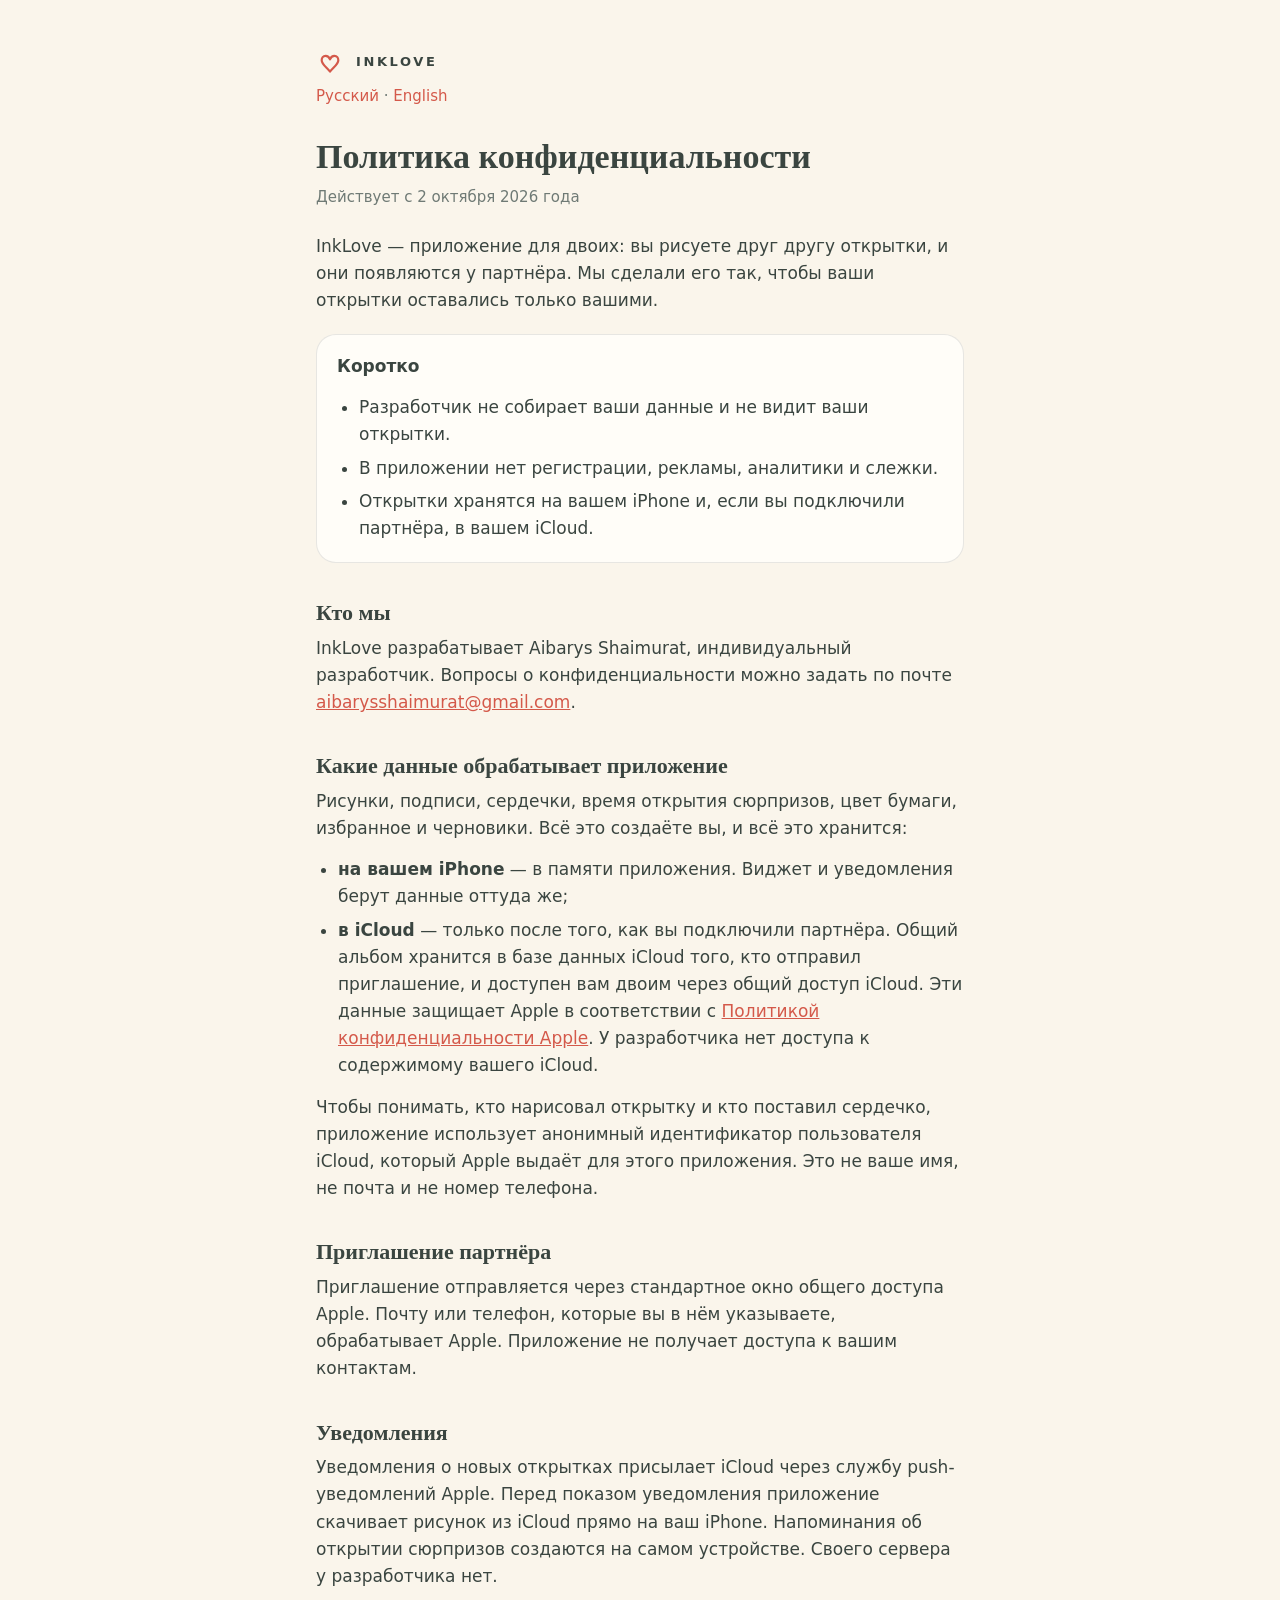
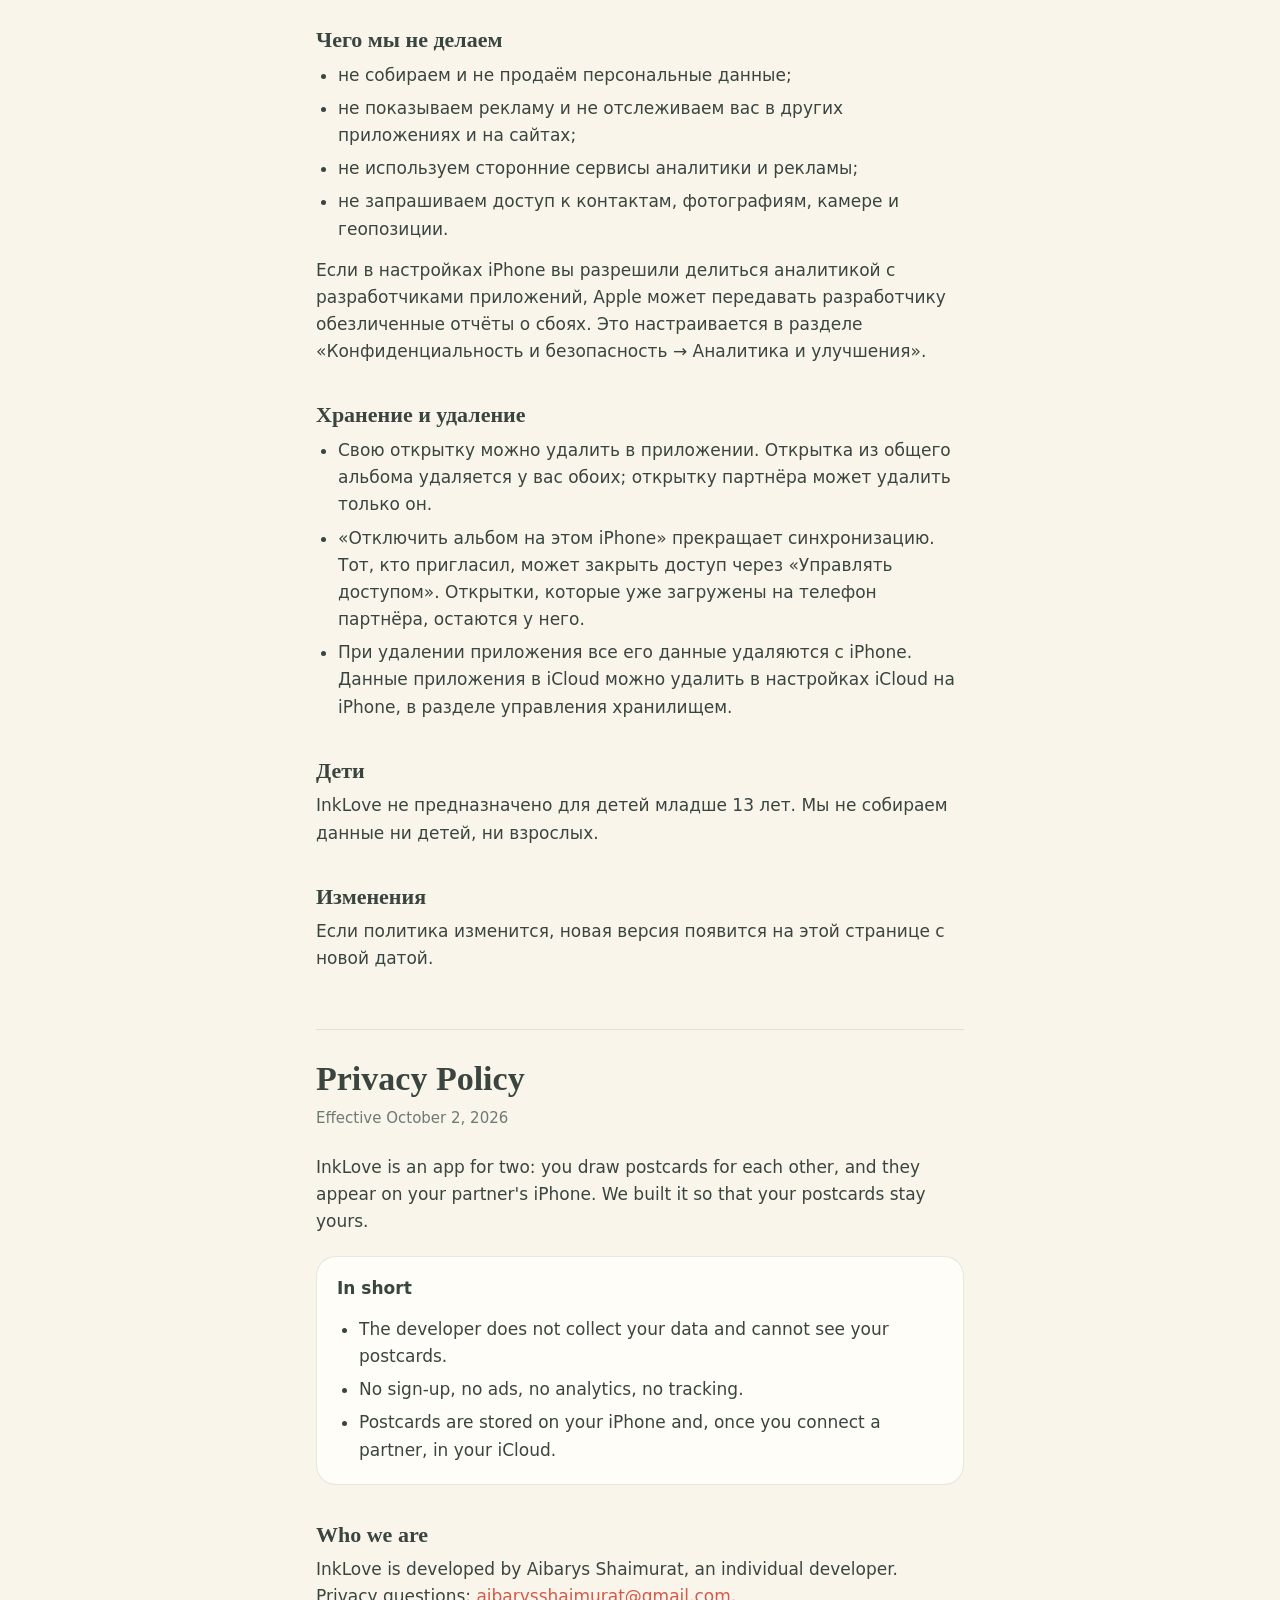
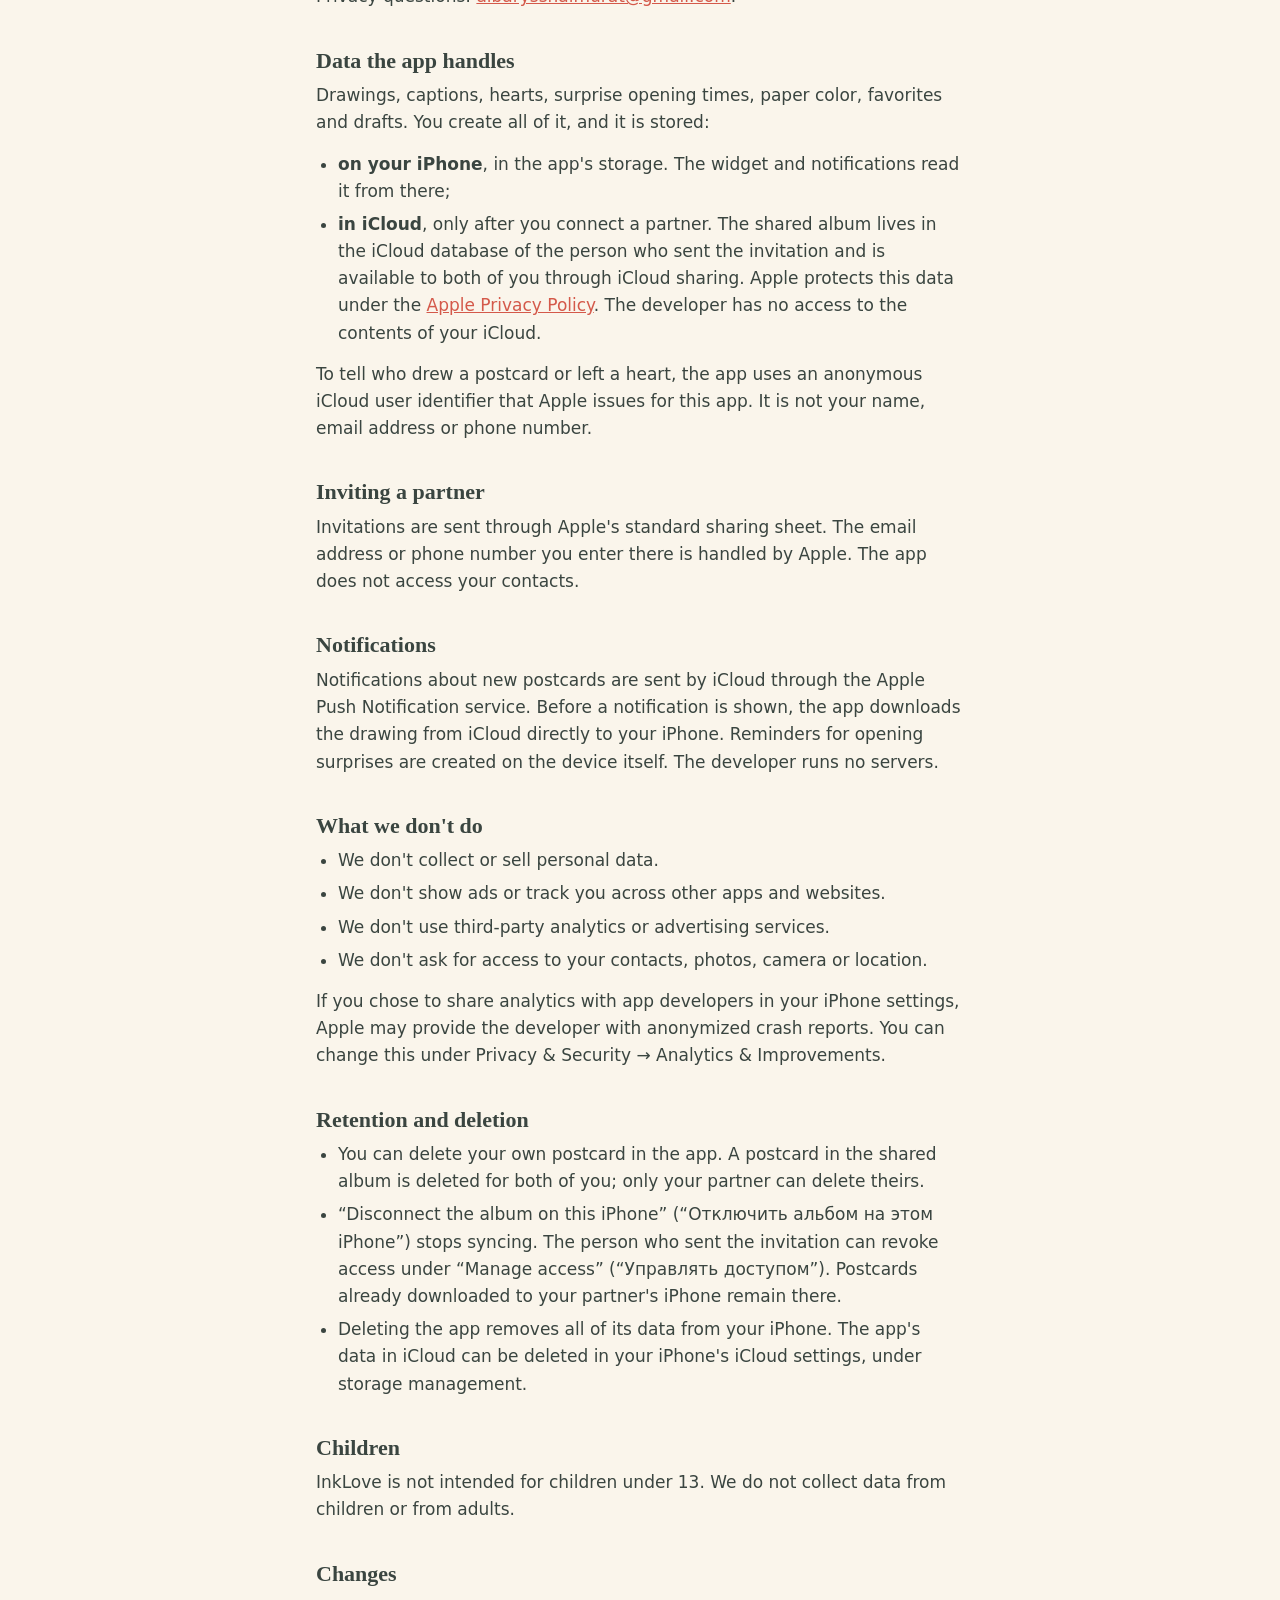
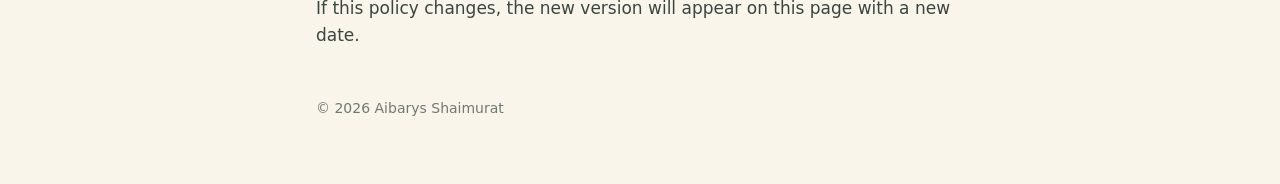
==== privacy/index.html @ a6e7ae0b "Обновление сайта InkLove" ====
<!doctype html>
<html lang="ru">
<head>
<meta charset="utf-8">
<meta name="viewport" content="width=device-width, initial-scale=1">
<title>InkLove — Политика конфиденциальности</title>
<meta name="description" content="Политика конфиденциальности InkLove: открытки хранятся на вашем iPhone и в вашем iCloud, разработчик не собирает данные.">
<link rel="stylesheet" href="../style.css">
</head>
<body>
<main>
  <header>
    <svg width="28" height="28" viewBox="0 0 64 64" aria-hidden="true">
      <path d="M32 26c-2-5-5-8-10-8-6 0-9 5-9 10 0 9 11 16 19 26 8-10 19-17 19-26 0-5-3-10-9-10-5 0-8 3-10 8z"
            fill="none" stroke="var(--coral)" stroke-width="5" stroke-linecap="round" stroke-linejoin="round"/>
    </svg>
    <a class="brand" href="../">InkLove</a>
  </header>
  <p class="lang"><a href="#ru">Русский</a> · <a href="#en">English</a></p>

  <article id="ru" lang="ru">
    <h1>Политика конфиденциальности</h1>
    <p class="date">Действует с 2 октября 2026 года</p>
    <p>InkLove — приложение для двоих: вы рисуете друг другу открытки, и они появляются у партнёра. Мы сделали его так, чтобы ваши открытки оставались только вашими.</p>

    <div class="summary">
      <p><strong>Коротко</strong></p>
      <ul>
        <li>Разработчик не собирает ваши данные и не видит ваши открытки.</li>
        <li>В приложении нет регистрации, рекламы, аналитики и слежки.</li>
        <li>Открытки хранятся на вашем iPhone и, если вы подключили партнёра, в вашем iCloud.</li>
      </ul>
    </div>

    <h2>Кто мы</h2>
    <p>InkLove разрабатывает Aibarys Shaimurat, индивидуальный разработчик. Вопросы о конфиденциальности можно задать по почте <a href="mailto:aibarysshaimurat@gmail.com">aibarysshaimurat@gmail.com</a>.</p>

    <h2>Какие данные обрабатывает приложение</h2>
    <p>Рисунки, подписи, сердечки, время открытия сюрпризов, цвет бумаги, избранное и черновики. Всё это создаёте вы, и всё это хранится:</p>
    <ul>
      <li><strong>на вашем iPhone</strong> — в памяти приложения. Виджет и уведомления берут данные оттуда же;</li>
      <li><strong>в iCloud</strong> — только после того, как вы подключили партнёра. Общий альбом хранится в базе данных iCloud того, кто отправил приглашение, и доступен вам двоим через общий доступ iCloud. Эти данные защищает Apple в соответствии с <a href="https://www.apple.com/legal/privacy/">Политикой конфиденциальности Apple</a>. У разработчика нет доступа к содержимому вашего iCloud.</li>
    </ul>
    <p>Чтобы понимать, кто нарисовал открытку и кто поставил сердечко, приложение использует анонимный идентификатор пользователя iCloud, который Apple выдаёт для этого приложения. Это не ваше имя, не почта и не номер телефона.</p>

    <h2>Приглашение партнёра</h2>
    <p>Приглашение отправляется через стандартное окно общего доступа Apple. Почту или телефон, которые вы в нём указываете, обрабатывает Apple. Приложение не получает доступа к вашим контактам.</p>

    <h2>Уведомления</h2>
    <p>Уведомления о новых открытках присылает iCloud через службу push-уведомлений Apple. Перед показом уведомления приложение скачивает рисунок из iCloud прямо на ваш iPhone. Напоминания об открытии сюрпризов создаются на самом устройстве. Своего сервера у разработчика нет.</p>

    <h2>Чего мы не делаем</h2>
    <ul>
      <li>не собираем и не продаём персональные данные;</li>
      <li>не показываем рекламу и не отслеживаем вас в других приложениях и на сайтах;</li>
      <li>не используем сторонние сервисы аналитики и рекламы;</li>
      <li>не запрашиваем доступ к контактам, фотографиям, камере и геопозиции.</li>
    </ul>
    <p>Если в настройках iPhone вы разрешили делиться аналитикой с разработчиками приложений, Apple может передавать разработчику обезличенные отчёты о сбоях. Это настраивается в разделе «Конфиденциальность и безопасность → Аналитика и улучшения».</p>

    <h2>Хранение и удаление</h2>
    <ul>
      <li>Свою открытку можно удалить в приложении. Открытка из общего альбома удаляется у вас обоих; открытку партнёра может удалить только он.</li>
      <li>«Отключить альбом на этом iPhone» прекращает синхронизацию. Тот, кто пригласил, может закрыть доступ через «Управлять доступом». Открытки, которые уже загружены на телефон партнёра, остаются у него.</li>
      <li>При удалении приложения все его данные удаляются с iPhone. Данные приложения в iCloud можно удалить в настройках iCloud на iPhone, в разделе управления хранилищем.</li>
    </ul>

    <h2>Дети</h2>
    <p>InkLove не предназначено для детей младше 13 лет. Мы не собираем данные ни детей, ни взрослых.</p>

    <h2>Изменения</h2>
    <p>Если политика изменится, новая версия появится на этой странице с новой датой.</p>
  </article>

  <hr>

  <article id="en" lang="en">
    <h1>Privacy Policy</h1>
    <p class="date">Effective October 2, 2026</p>
    <p>InkLove is an app for two: you draw postcards for each other, and they appear on your partner's iPhone. We built it so that your postcards stay yours.</p>

    <div class="summary">
      <p><strong>In short</strong></p>
      <ul>
        <li>The developer does not collect your data and cannot see your postcards.</li>
        <li>No sign-up, no ads, no analytics, no tracking.</li>
        <li>Postcards are stored on your iPhone and, once you connect a partner, in your iCloud.</li>
      </ul>
    </div>

    <h2>Who we are</h2>
    <p>InkLove is developed by Aibarys Shaimurat, an individual developer. Privacy questions: <a href="mailto:aibarysshaimurat@gmail.com">aibarysshaimurat@gmail.com</a>.</p>

    <h2>Data the app handles</h2>
    <p>Drawings, captions, hearts, surprise opening times, paper color, favorites and drafts. You create all of it, and it is stored:</p>
    <ul>
      <li><strong>on your iPhone</strong>, in the app's storage. The widget and notifications read it from there;</li>
      <li><strong>in iCloud</strong>, only after you connect a partner. The shared album lives in the iCloud database of the person who sent the invitation and is available to both of you through iCloud sharing. Apple protects this data under the <a href="https://www.apple.com/legal/privacy/">Apple Privacy Policy</a>. The developer has no access to the contents of your iCloud.</li>
    </ul>
    <p>To tell who drew a postcard or left a heart, the app uses an anonymous iCloud user identifier that Apple issues for this app. It is not your name, email address or phone number.</p>

    <h2>Inviting a partner</h2>
    <p>Invitations are sent through Apple's standard sharing sheet. The email address or phone number you enter there is handled by Apple. The app does not access your contacts.</p>

    <h2>Notifications</h2>
    <p>Notifications about new postcards are sent by iCloud through the Apple Push Notification service. Before a notification is shown, the app downloads the drawing from iCloud directly to your iPhone. Reminders for opening surprises are created on the device itself. The developer runs no servers.</p>

    <h2>What we don't do</h2>
    <ul>
      <li>We don't collect or sell personal data.</li>
      <li>We don't show ads or track you across other apps and websites.</li>
      <li>We don't use third-party analytics or advertising services.</li>
      <li>We don't ask for access to your contacts, photos, camera or location.</li>
    </ul>
    <p>If you chose to share analytics with app developers in your iPhone settings, Apple may provide the developer with anonymized crash reports. You can change this under Privacy &amp; Security → Analytics &amp; Improvements.</p>

    <h2>Retention and deletion</h2>
    <ul>
      <li>You can delete your own postcard in the app. A postcard in the shared album is deleted for both of you; only your partner can delete theirs.</li>
      <li>“Disconnect the album on this iPhone” (“Отключить альбом на этом iPhone”) stops syncing. The person who sent the invitation can revoke access under “Manage access” (“Управлять доступом”). Postcards already downloaded to your partner's iPhone remain there.</li>
      <li>Deleting the app removes all of its data from your iPhone. The app's data in iCloud can be deleted in your iPhone's iCloud settings, under storage management.</li>
    </ul>

    <h2>Children</h2>
    <p>InkLove is not intended for children under 13. We do not collect data from children or from adults.</p>

    <h2>Changes</h2>
    <p>If this policy changes, the new version will appear on this page with a new date.</p>
  </article>

  <footer>© 2026 Aibarys Shaimurat</footer>
</main>
</body>
</html>
---- style.css ----
/* Shared styles for the InkLove site (privacy policy and support). */
:root {
  --paper: #faf5eb;
  --card: #fffdf8;
  --ink: #3a4540;
  --muted: #6f7a75;
  --coral: #d4594a;
  --line: rgba(58, 69, 64, 0.12);
}
@media (prefers-color-scheme: dark) {
  :root {
    --paper: #1d201f;
    --card: #262a28;
    --ink: #ece7dc;
    --muted: #a9b0ac;
    --coral: #e9796b;
    --line: rgba(236, 231, 220, 0.14);
  }
}
* { box-sizing: border-box; }
body {
  margin: 0;
  background: var(--paper);
  color: var(--ink);
  font: 17px/1.6 -apple-system, BlinkMacSystemFont, "Segoe UI", system-ui, sans-serif;
  -webkit-text-size-adjust: 100%;
}
main { max-width: 680px; margin: 0 auto; padding: 48px 16px 64px; }
header { display: flex; align-items: center; gap: 12px; margin-bottom: 8px; }
header svg { flex: none; }
.brand { font-weight: 700; letter-spacing: 0.2em; font-size: 13px; text-transform: uppercase; }
h1, h2 { font-family: ui-serif, "New York", Georgia, "Times New Roman", serif; font-weight: 600; line-height: 1.25; }
h1 { font-size: clamp(26px, 7.4vw, 34px); margin: 28px 0 6px; }
h1, h2, p, li { overflow-wrap: break-word; }
h1, h2 { hyphens: auto; }
h2 { font-size: 22px; margin: 36px 0 8px; }
p, ul { margin: 0 0 14px; }
ul { padding-left: 22px; }
li { margin-bottom: 6px; }
a { color: var(--coral); }
.date { color: var(--muted); font-size: 15px; margin-bottom: 24px; }
.lang { font-size: 15px; color: var(--muted); }
.lang a { text-decoration: none; }
.summary {
  background: var(--card);
  border: 1px solid var(--line);
  border-radius: 20px;
  padding: 18px 20px 6px;
  margin: 20px 0 8px;
}
hr { border: 0; border-top: 1px solid var(--line); margin: 56px 0 8px; }
footer { color: var(--muted); font-size: 14px; margin-top: 48px; }
a.brand { color: var(--ink); text-decoration: none; }
.hero { font-family: ui-serif, "New York", Georgia, "Times New Roman", serif; font-size: clamp(30px, 8vw, 44px); line-height: 1.15; margin: 28px 0 12px; font-weight: 600; }
.lead { font-size: 19px; color: var(--muted); margin-bottom: 28px; }
details { background: var(--card); border: 1px solid var(--line); border-radius: 16px; padding: 14px 18px; margin-bottom: 10px; }
details[open] { padding-bottom: 4px; }
summary { cursor: pointer; font-weight: 600; }
details p { margin-top: 10px; }
.contact { background: var(--card); border: 1px solid var(--line); border-radius: 20px; padding: 18px 20px; margin-top: 28px; }
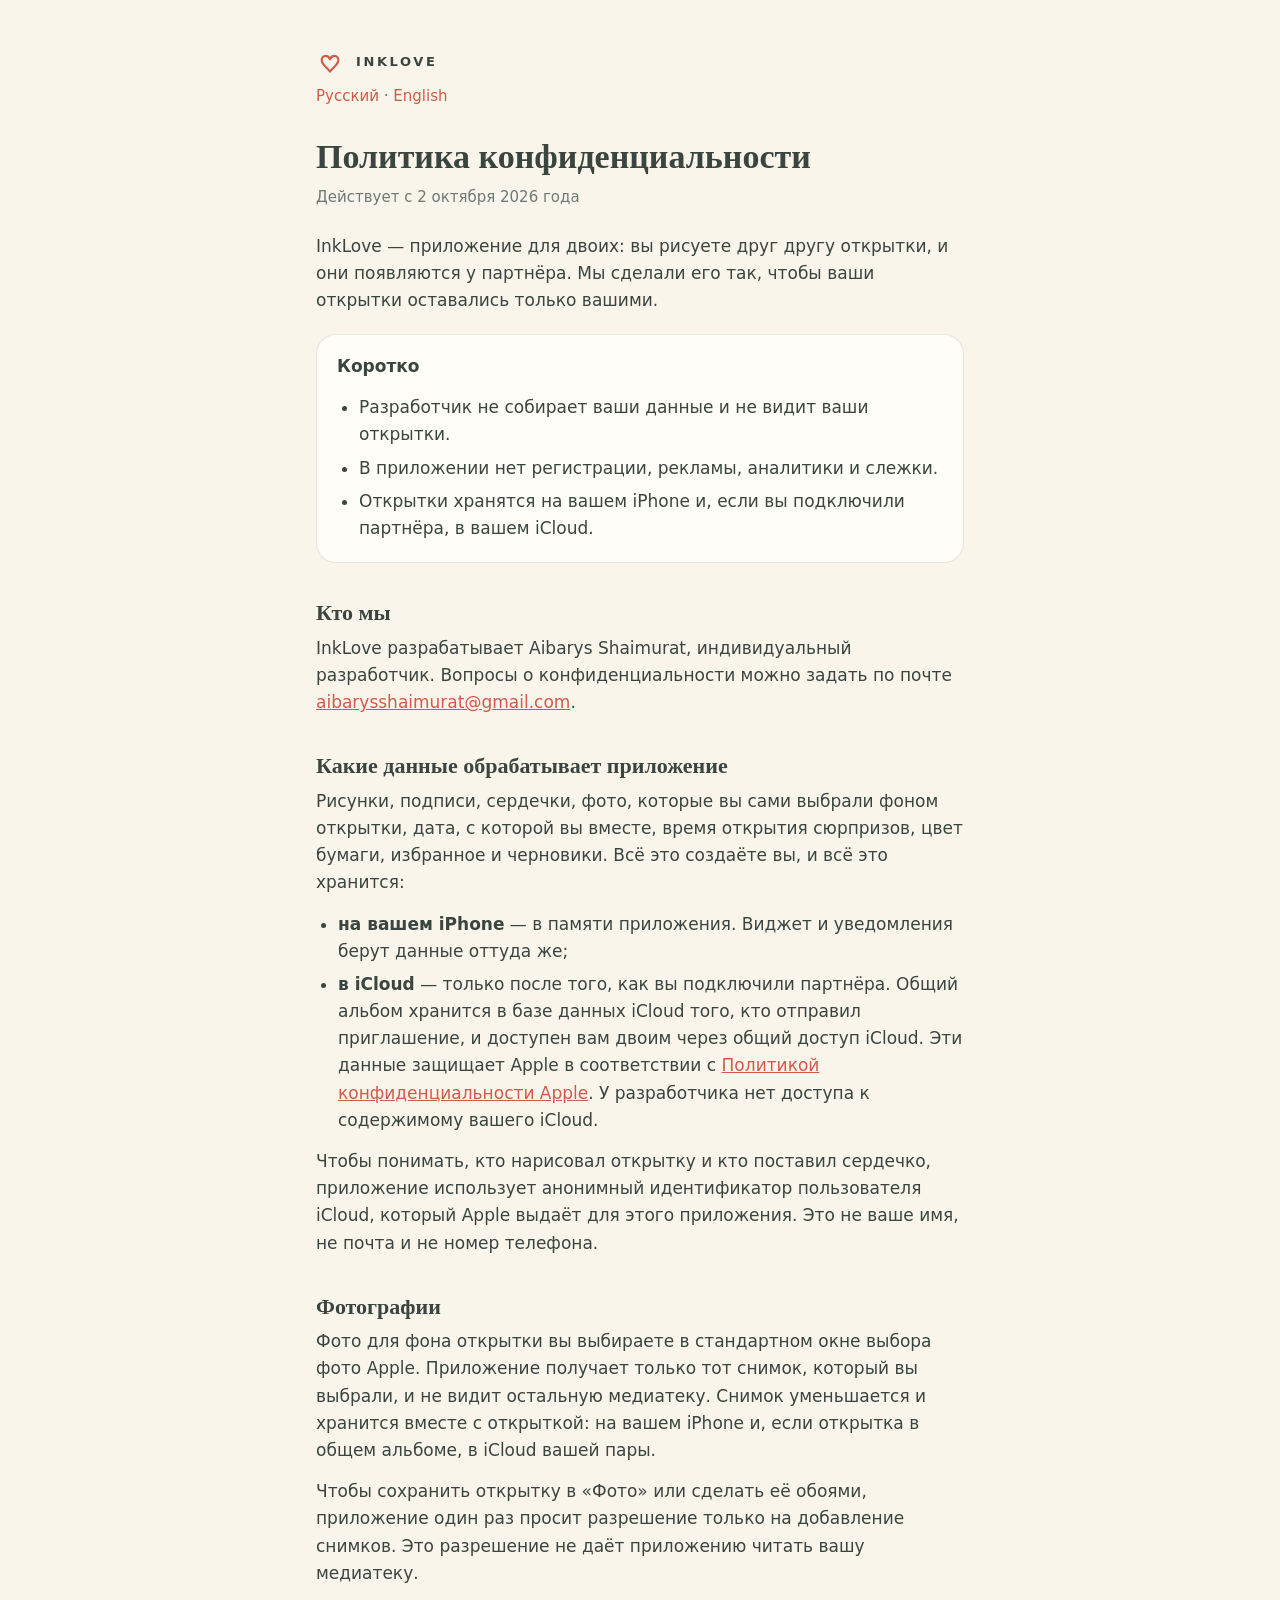
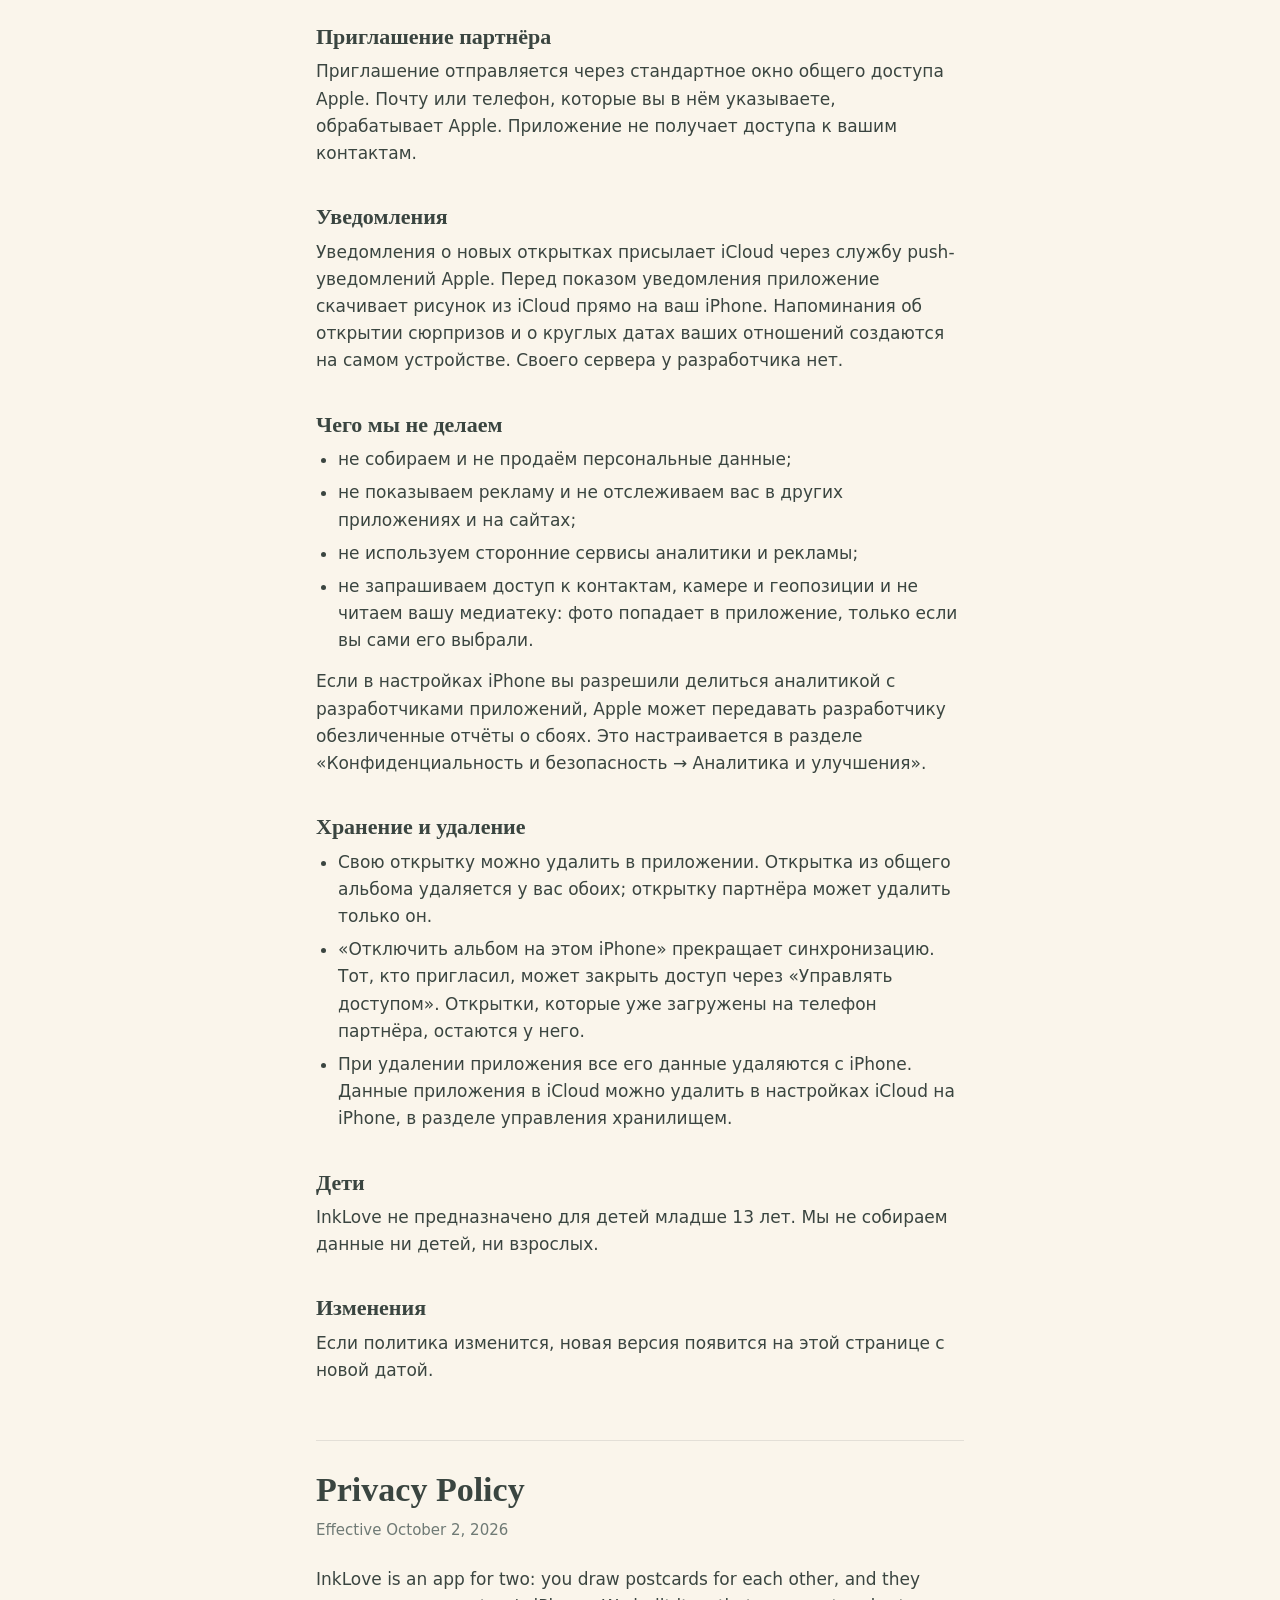
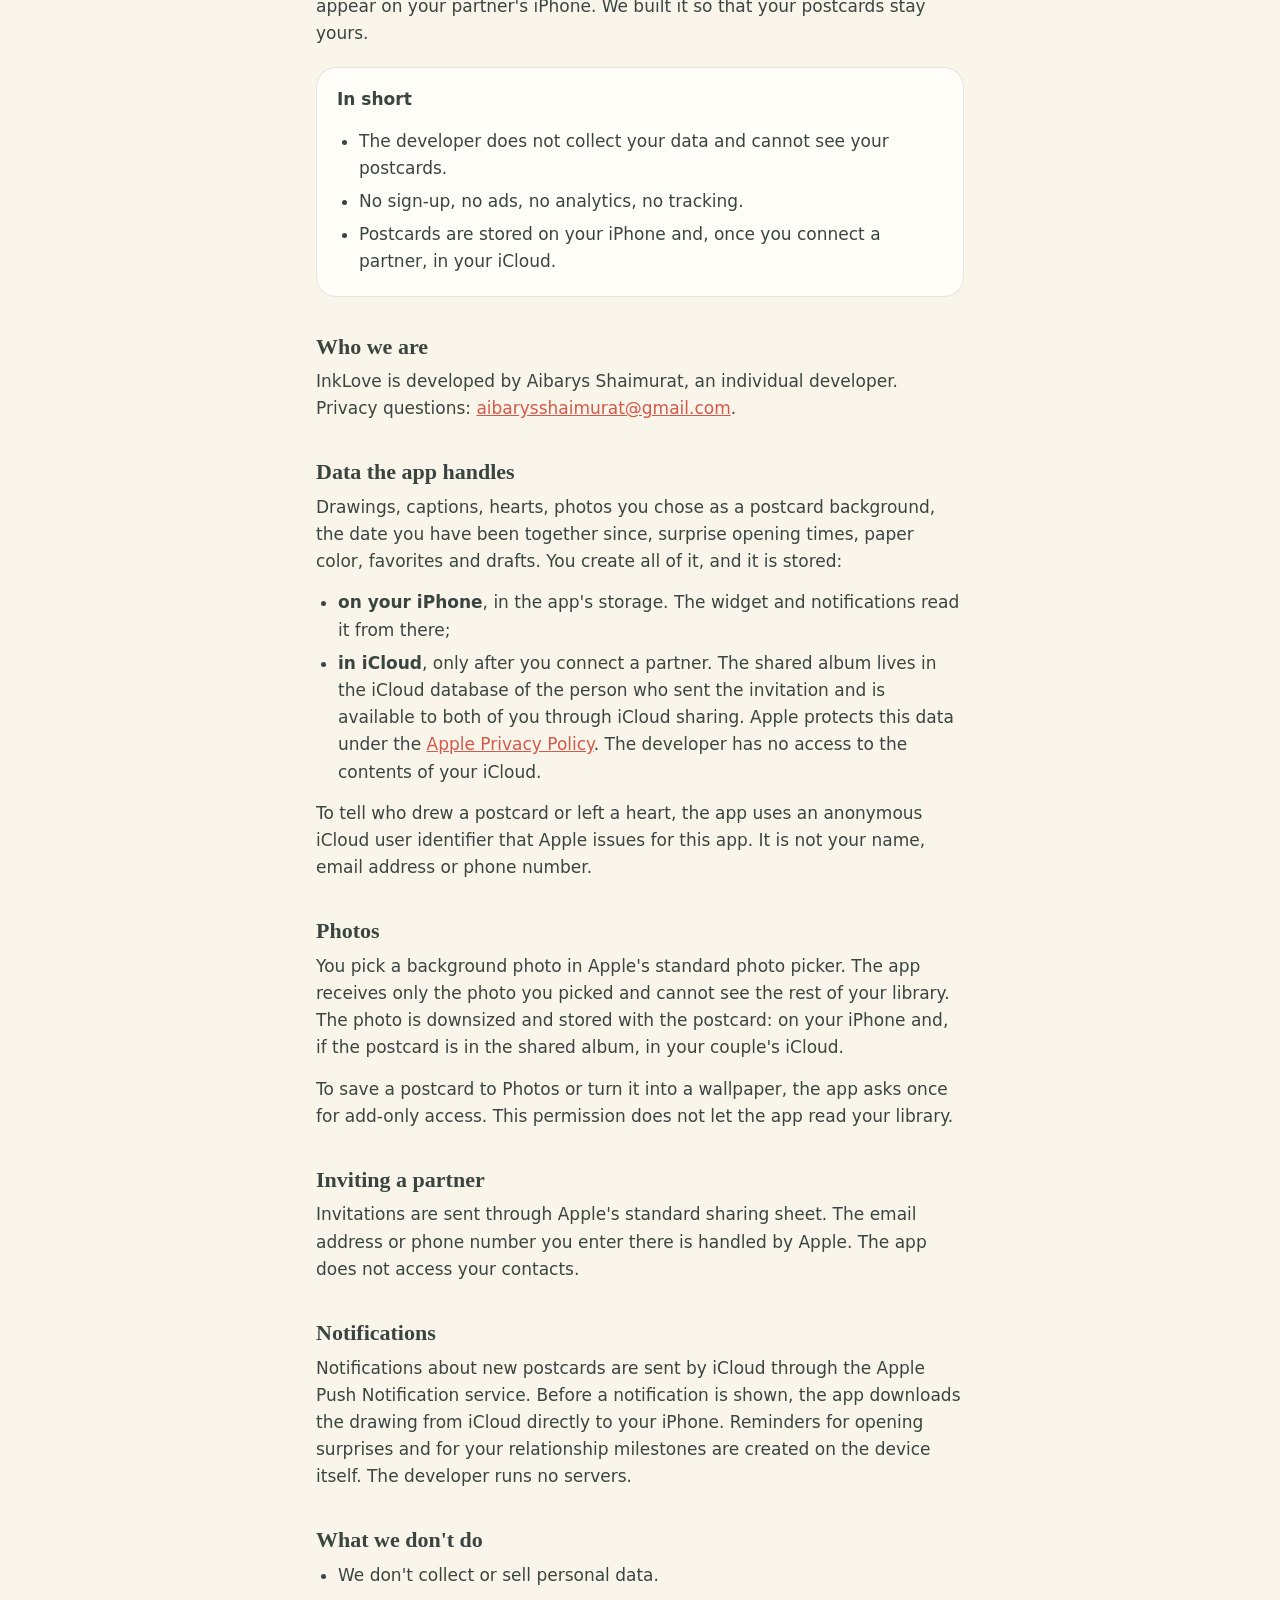
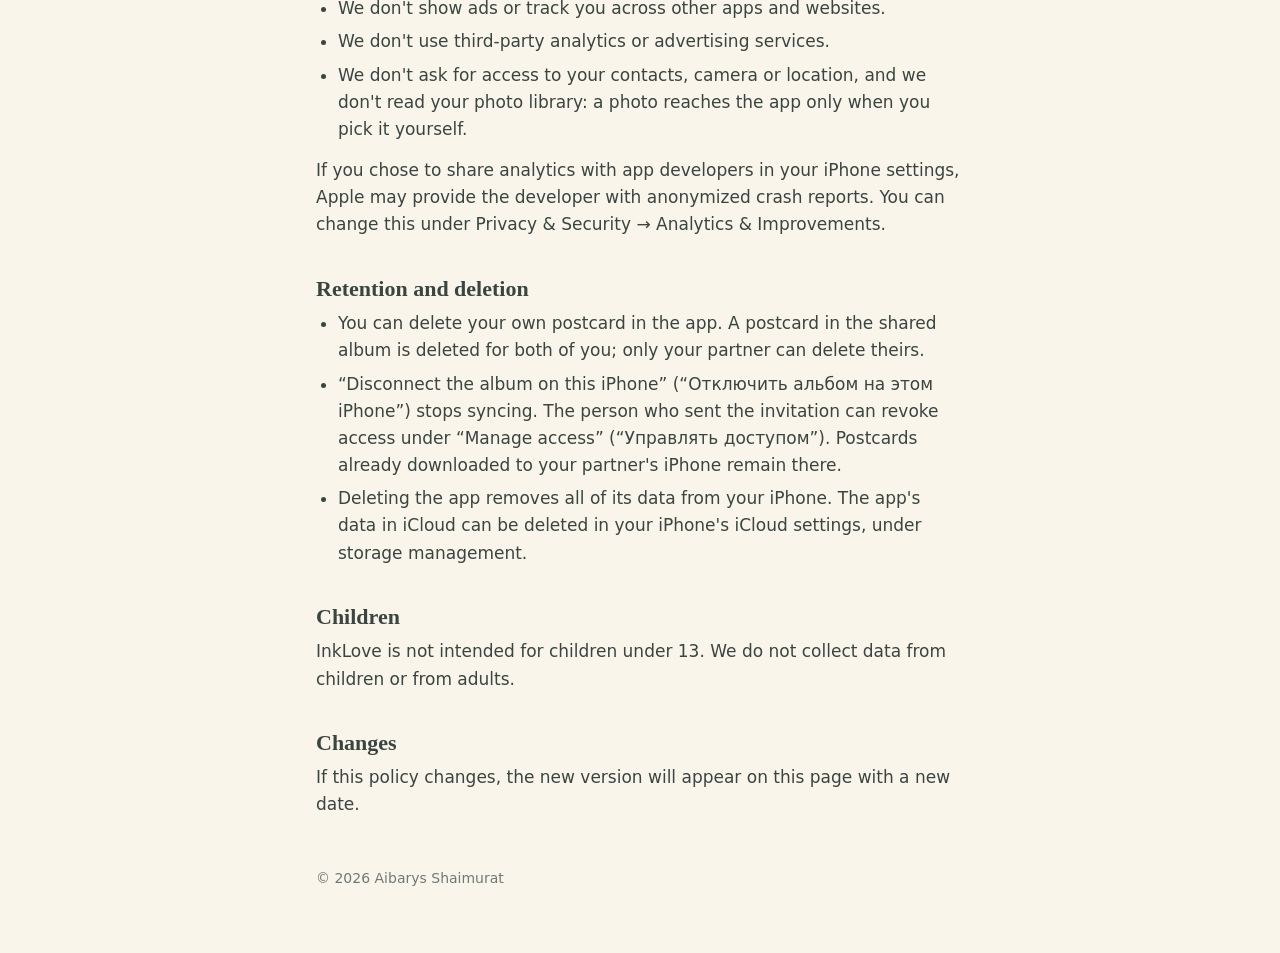
==== commit 631b7979: "Обновление сайта InkLove" ====
--- a/privacy/index.html
+++ b/privacy/index.html
@@ -36,25 +36,29 @@
     <p>InkLove разрабатывает Aibarys Shaimurat, индивидуальный разработчик. Вопросы о конфиденциальности можно задать по почте <a href="mailto:aibarysshaimurat@gmail.com">aibarysshaimurat@gmail.com</a>.</p>
 
     <h2>Какие данные обрабатывает приложение</h2>
-    <p>Рисунки, подписи, сердечки, время открытия сюрпризов, цвет бумаги, избранное и черновики. Всё это создаёте вы, и всё это хранится:</p>
+    <p>Рисунки, подписи, сердечки, фото, которые вы сами выбрали фоном открытки, дата, с которой вы вместе, время открытия сюрпризов, цвет бумаги, избранное и черновики. Всё это создаёте вы, и всё это хранится:</p>
     <ul>
       <li><strong>на вашем iPhone</strong> — в памяти приложения. Виджет и уведомления берут данные оттуда же;</li>
       <li><strong>в iCloud</strong> — только после того, как вы подключили партнёра. Общий альбом хранится в базе данных iCloud того, кто отправил приглашение, и доступен вам двоим через общий доступ iCloud. Эти данные защищает Apple в соответствии с <a href="https://www.apple.com/legal/privacy/">Политикой конфиденциальности Apple</a>. У разработчика нет доступа к содержимому вашего iCloud.</li>
     </ul>
     <p>Чтобы понимать, кто нарисовал открытку и кто поставил сердечко, приложение использует анонимный идентификатор пользователя iCloud, который Apple выдаёт для этого приложения. Это не ваше имя, не почта и не номер телефона.</p>
 
+    <h2>Фотографии</h2>
+    <p>Фото для фона открытки вы выбираете в стандартном окне выбора фото Apple. Приложение получает только тот снимок, который вы выбрали, и не видит остальную медиатеку. Снимок уменьшается и хранится вместе с открыткой: на вашем iPhone и, если открытка в общем альбоме, в iCloud вашей пары.</p>
+    <p>Чтобы сохранить открытку в «Фото» или сделать её обоями, приложение один раз просит разрешение только на добавление снимков. Это разрешение не даёт приложению читать вашу медиатеку.</p>
+
     <h2>Приглашение партнёра</h2>
     <p>Приглашение отправляется через стандартное окно общего доступа Apple. Почту или телефон, которые вы в нём указываете, обрабатывает Apple. Приложение не получает доступа к вашим контактам.</p>
 
     <h2>Уведомления</h2>
-    <p>Уведомления о новых открытках присылает iCloud через службу push-уведомлений Apple. Перед показом уведомления приложение скачивает рисунок из iCloud прямо на ваш iPhone. Напоминания об открытии сюрпризов создаются на самом устройстве. Своего сервера у разработчика нет.</p>
+    <p>Уведомления о новых открытках присылает iCloud через службу push-уведомлений Apple. Перед показом уведомления приложение скачивает рисунок из iCloud прямо на ваш iPhone. Напоминания об открытии сюрпризов и о круглых датах ваших отношений создаются на самом устройстве. Своего сервера у разработчика нет.</p>
 
     <h2>Чего мы не делаем</h2>
     <ul>
       <li>не собираем и не продаём персональные данные;</li>
       <li>не показываем рекламу и не отслеживаем вас в других приложениях и на сайтах;</li>
       <li>не используем сторонние сервисы аналитики и рекламы;</li>
-      <li>не запрашиваем доступ к контактам, фотографиям, камере и геопозиции.</li>
+      <li>не запрашиваем доступ к контактам, камере и геопозиции и не читаем вашу медиатеку: фото попадает в приложение, только если вы сами его выбрали.</li>
     </ul>
     <p>Если в настройках iPhone вы разрешили делиться аналитикой с разработчиками приложений, Apple может передавать разработчику обезличенные отчёты о сбоях. Это настраивается в разделе «Конфиденциальность и безопасность → Аналитика и улучшения».</p>
 
@@ -92,25 +96,29 @@
     <p>InkLove is developed by Aibarys Shaimurat, an individual developer. Privacy questions: <a href="mailto:aibarysshaimurat@gmail.com">aibarysshaimurat@gmail.com</a>.</p>
 
     <h2>Data the app handles</h2>
-    <p>Drawings, captions, hearts, surprise opening times, paper color, favorites and drafts. You create all of it, and it is stored:</p>
+    <p>Drawings, captions, hearts, photos you chose as a postcard background, the date you have been together since, surprise opening times, paper color, favorites and drafts. You create all of it, and it is stored:</p>
     <ul>
       <li><strong>on your iPhone</strong>, in the app's storage. The widget and notifications read it from there;</li>
       <li><strong>in iCloud</strong>, only after you connect a partner. The shared album lives in the iCloud database of the person who sent the invitation and is available to both of you through iCloud sharing. Apple protects this data under the <a href="https://www.apple.com/legal/privacy/">Apple Privacy Policy</a>. The developer has no access to the contents of your iCloud.</li>
     </ul>
     <p>To tell who drew a postcard or left a heart, the app uses an anonymous iCloud user identifier that Apple issues for this app. It is not your name, email address or phone number.</p>
 
+    <h2>Photos</h2>
+    <p>You pick a background photo in Apple's standard photo picker. The app receives only the photo you picked and cannot see the rest of your library. The photo is downsized and stored with the postcard: on your iPhone and, if the postcard is in the shared album, in your couple's iCloud.</p>
+    <p>To save a postcard to Photos or turn it into a wallpaper, the app asks once for add-only access. This permission does not let the app read your library.</p>
+
     <h2>Inviting a partner</h2>
     <p>Invitations are sent through Apple's standard sharing sheet. The email address or phone number you enter there is handled by Apple. The app does not access your contacts.</p>
 
     <h2>Notifications</h2>
-    <p>Notifications about new postcards are sent by iCloud through the Apple Push Notification service. Before a notification is shown, the app downloads the drawing from iCloud directly to your iPhone. Reminders for opening surprises are created on the device itself. The developer runs no servers.</p>
+    <p>Notifications about new postcards are sent by iCloud through the Apple Push Notification service. Before a notification is shown, the app downloads the drawing from iCloud directly to your iPhone. Reminders for opening surprises and for your relationship milestones are created on the device itself. The developer runs no servers.</p>
 
     <h2>What we don't do</h2>
     <ul>
       <li>We don't collect or sell personal data.</li>
       <li>We don't show ads or track you across other apps and websites.</li>
       <li>We don't use third-party analytics or advertising services.</li>
-      <li>We don't ask for access to your contacts, photos, camera or location.</li>
+      <li>We don't ask for access to your contacts, camera or location, and we don't read your photo library: a photo reaches the app only when you pick it yourself.</li>
     </ul>
     <p>If you chose to share analytics with app developers in your iPhone settings, Apple may provide the developer with anonymized crash reports. You can change this under Privacy &amp; Security → Analytics &amp; Improvements.</p>
 
